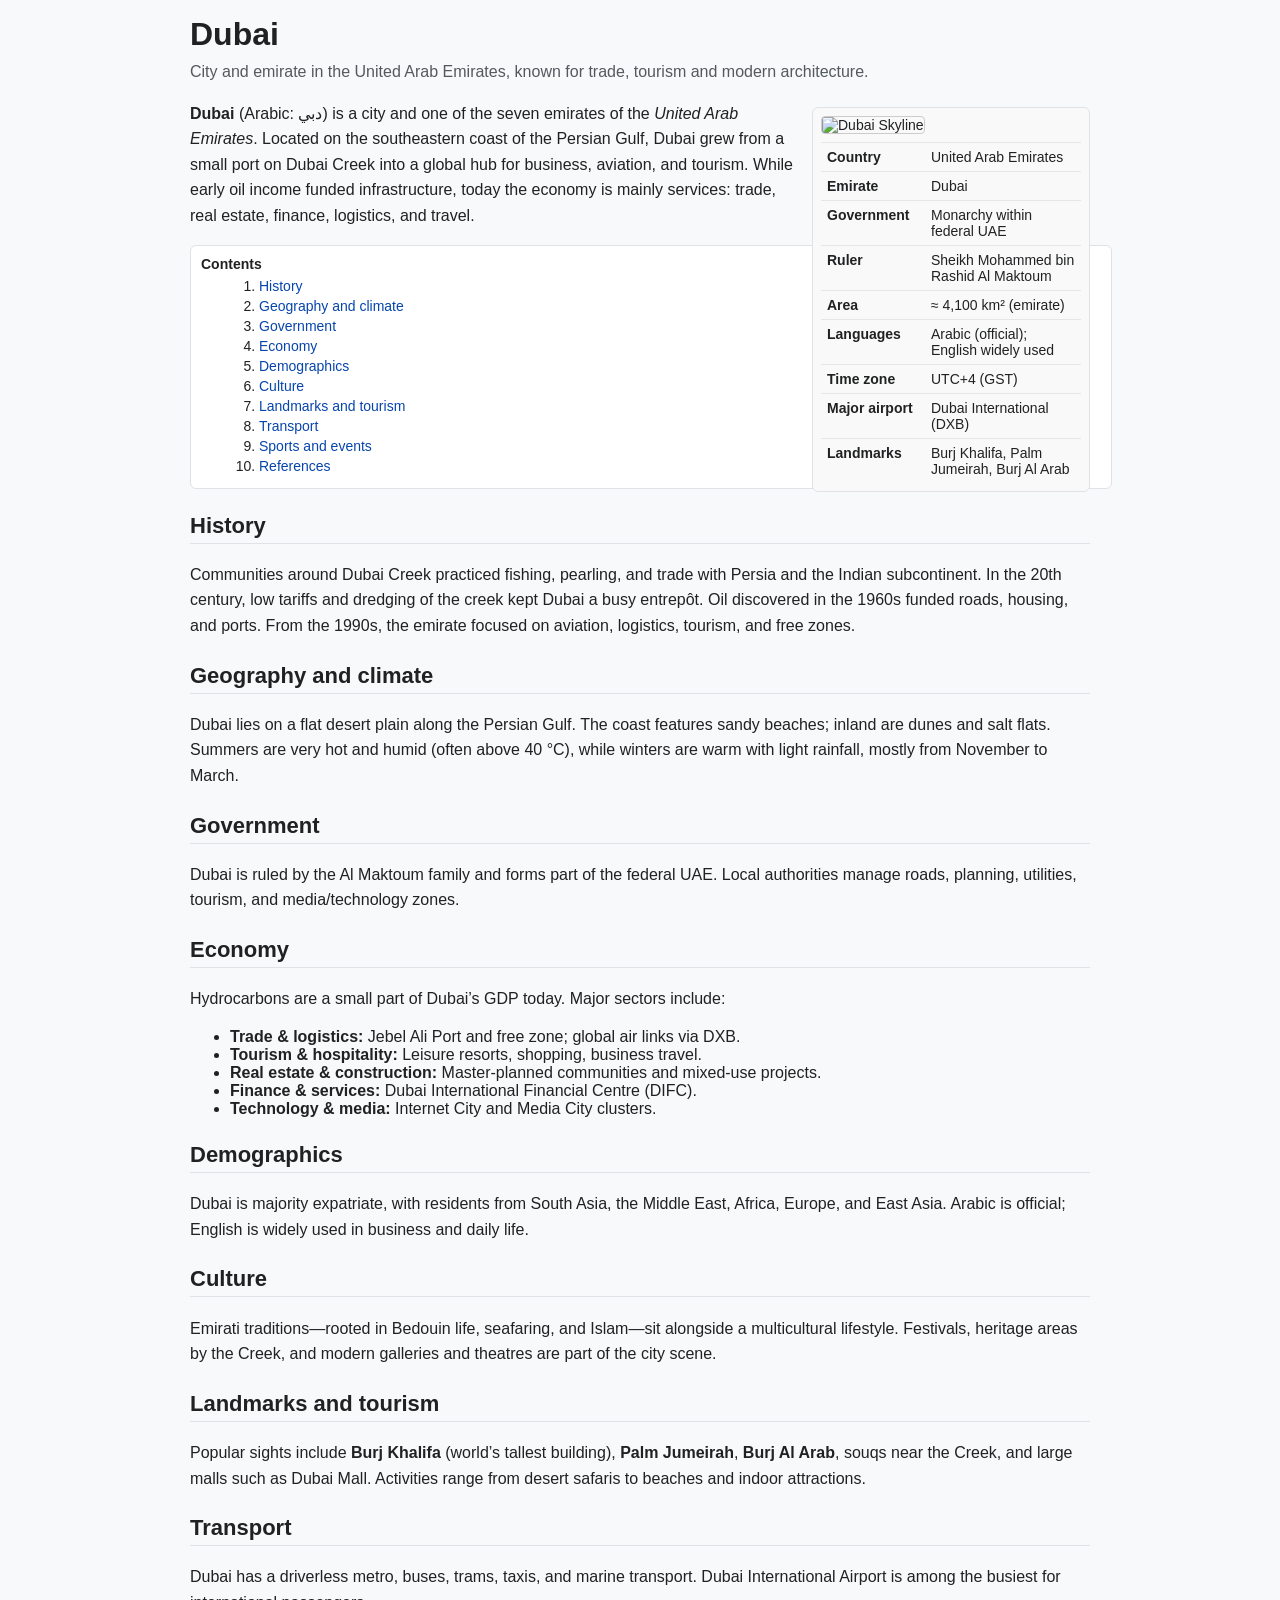
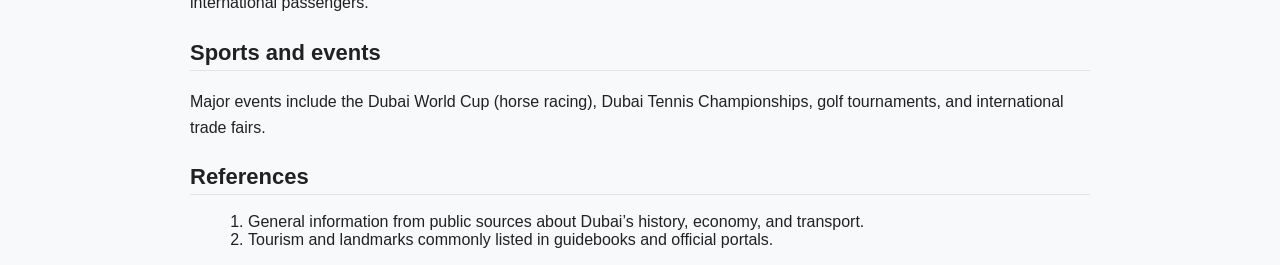
==== Wiki.html @ a6c82d40 "Add files via upload" ====
<!DOCTYPE html>
<html lang="en">
<head>
<meta charset="utf-8">
<meta name="viewport" content="width=device-width, initial-scale=1">
<title>Dubai - Wikipedia</title>


<style>
  body{
    font-family: Arial, Helvetica, sans-serif;
    margin:0;
    background:#f8f9fa;
    color:#202122;
  }
  .pages{max-width:900px; margin:0 auto; padding:16px;}
  a{color:#0645ad; text-decoration:none;}
  a:hover{text-decoration:underline;}

  h1{margin:0 0 6px 0; font-size:32px;}
  h2{border-bottom:1px solid #dfe2e6; padding-bottom:4px; margin-top:24px; font-size:22px;}
  p{line-height:1.6;}

 
  .infobox{
    float:right;              
    width:260px;
    background:#f9f9f9;
    border:1px solid #dfe2e6;
    border-radius:6px;
    padding:8px;
    margin:6px 0 12px 16px;   
    font-size:14px;
  }
  .infobox .img{
    height:150px; background:#e9ecef; border:1px solid #dfe2e6;
    display:flex; align-items:center; justify-content:center; color:#555;
    margin-bottom:8px;
  }
  .infobox table{width:100%; border-collapse:collapse;}
  .infobox th,.infobox td{padding:6px; border-top:1px solid #e6e6e6; text-align:left; vertical-align:top;}
  .infobox th{width:40%; font-weight:bold;}

  .toc{
    background:#fff; border:1px solid #dfe2e6; border-radius:6px;
    padding:10px; font-size:14px; width:100%;
  }
  .toc ol{margin:6px 0 0 18px;}
  .toc li{margin:4px 0;}

  .refs ol{margin:0 0 0 18px;}


  @media (max-width:700px){
    .infobox{float:none; width:auto; margin:8px 0;}
  }
</style>
</head>
<body>
<div class="pages">

  
  <h1>Dubai</h1>
  <p style="color:#54595d; margin-top:0;">City and emirate in the United Arab Emirates, known for trade, tourism and modern architecture.</p>

  
  <aside class="infobox">
    <img src="https://images.pexels.com/photos/2044434/pexels-photo-2044434.jpeg" alt="Dubai Skyline" style="width:100%; border:1px solid #ccc; border-radius:4px; margin-bottom:8px;">
    <table>
      <tr><th>Country</th><td>United Arab Emirates</td></tr>
      <tr><th>Emirate</th><td>Dubai</td></tr>
      <tr><th>Government</th><td>Monarchy within federal UAE</td></tr>
      <tr><th>Ruler</th><td>Sheikh Mohammed bin Rashid Al Maktoum</td></tr>
      <tr><th>Area</th><td>≈ 4,100 km² (emirate)</td></tr>
      <tr><th>Languages</th><td>Arabic (official); English widely used</td></tr>
      <tr><th>Time zone</th><td>UTC+4 (GST)</td></tr>
      <tr><th>Major airport</th><td>Dubai International (DXB)</td></tr>
      <tr><th>Landmarks</th><td>Burj Khalifa, Palm Jumeirah, Burj Al Arab</td></tr>
    </table>
  </aside>

  
  <p><b>Dubai</b> (Arabic: دبي) is a city and one of the seven emirates of the <i>United Arab Emirates</i>. 
  Located on the southeastern coast of the Persian Gulf, Dubai grew from a small port on Dubai Creek into a global hub for business, aviation, and tourism. 
  While early oil income funded infrastructure, today the economy is mainly services: trade, real estate, finance, logistics, and travel.</p>

 
  <nav class="toc">
    <b>Contents</b>
    <ol>
      <li><a href="#history">History</a></li>
      <li><a href="#geography">Geography and climate</a></li>
      <li><a href="#government">Government</a></li>
      <li><a href="#economy">Economy</a></li>
      <li><a href="#demographics">Demographics</a></li>
      <li><a href="#culture">Culture</a></li>
      <li><a href="#tourism">Landmarks and tourism</a></li>
      <li><a href="#transport">Transport</a></li>
      <li><a href="#events">Sports and events</a></li>
      <li><a href="#references">References</a></li>
    </ol>
  </nav>

 
  <h2 id="history">History</h2>
  <p>Communities around Dubai Creek practiced fishing, pearling, and trade with Persia and the Indian subcontinent. 
  In the 20th century, low tariffs and dredging of the creek kept Dubai a busy entrepôt. 
  Oil discovered in the 1960s funded roads, housing, and ports. From the 1990s, the emirate focused on aviation, logistics, tourism, and free zones.</p>

  <h2 id="geography">Geography and climate</h2>
  <p>Dubai lies on a flat desert plain along the Persian Gulf. The coast features sandy beaches; inland are dunes and salt flats. 
  Summers are very hot and humid (often above 40&nbsp;°C), while winters are warm with light rainfall, mostly from November to March.</p>

  <h2 id="government">Government</h2>
  <p>Dubai is ruled by the Al Maktoum family and forms part of the federal UAE. 
  Local authorities manage roads, planning, utilities, tourism, and media/technology zones.</p>

  <h2 id="economy">Economy</h2>
  <p>Hydrocarbons are a small part of Dubai’s GDP today. Major sectors include:</p>
  <ul>
    <li><b>Trade & logistics:</b> Jebel Ali Port and free zone; global air links via DXB.</li>
    <li><b>Tourism & hospitality:</b> Leisure resorts, shopping, business travel.</li>
    <li><b>Real estate & construction:</b> Master-planned communities and mixed-use projects.</li>
    <li><b>Finance & services:</b> Dubai International Financial Centre (DIFC).</li>
    <li><b>Technology & media:</b> Internet City and Media City clusters.</li>
  </ul>

  <h2 id="demographics">Demographics</h2>
  <p>Dubai is majority expatriate, with residents from South Asia, the Middle East, Africa, Europe, and East Asia. 
  Arabic is official; English is widely used in business and daily life.</p>

  <h2 id="culture">Culture</h2>
  <p>Emirati traditions—rooted in Bedouin life, seafaring, and Islam—sit alongside a multicultural lifestyle. 
  Festivals, heritage areas by the Creek, and modern galleries and theatres are part of the city scene.</p>

  <h2 id="tourism">Landmarks and tourism</h2>
  <p>Popular sights include <b>Burj Khalifa</b> (world’s tallest building), <b>Palm Jumeirah</b>, <b>Burj Al Arab</b>, souqs near the Creek, and large malls such as Dubai Mall. 
  Activities range from desert safaris to beaches and indoor attractions.</p>

  <h2 id="transport">Transport</h2>
  <p>Dubai has a driverless metro, buses, trams, taxis, and marine transport. 
  Dubai International Airport is among the busiest for international passengers.</p>

  <h2 id="events">Sports and events</h2>
  <p>Major events include the Dubai World Cup (horse racing), Dubai Tennis Championships, golf tournaments, and international trade fairs.</p>

  <h2 id="references">References</h2>
  <div class="refs">
    <ol>
      <li>General information from public sources about Dubai’s history, economy, and transport.</li>
      <li>Tourism and landmarks commonly listed in guidebooks and official portals.</li>
    </ol>
  </div>

</div>
</body>
</html>
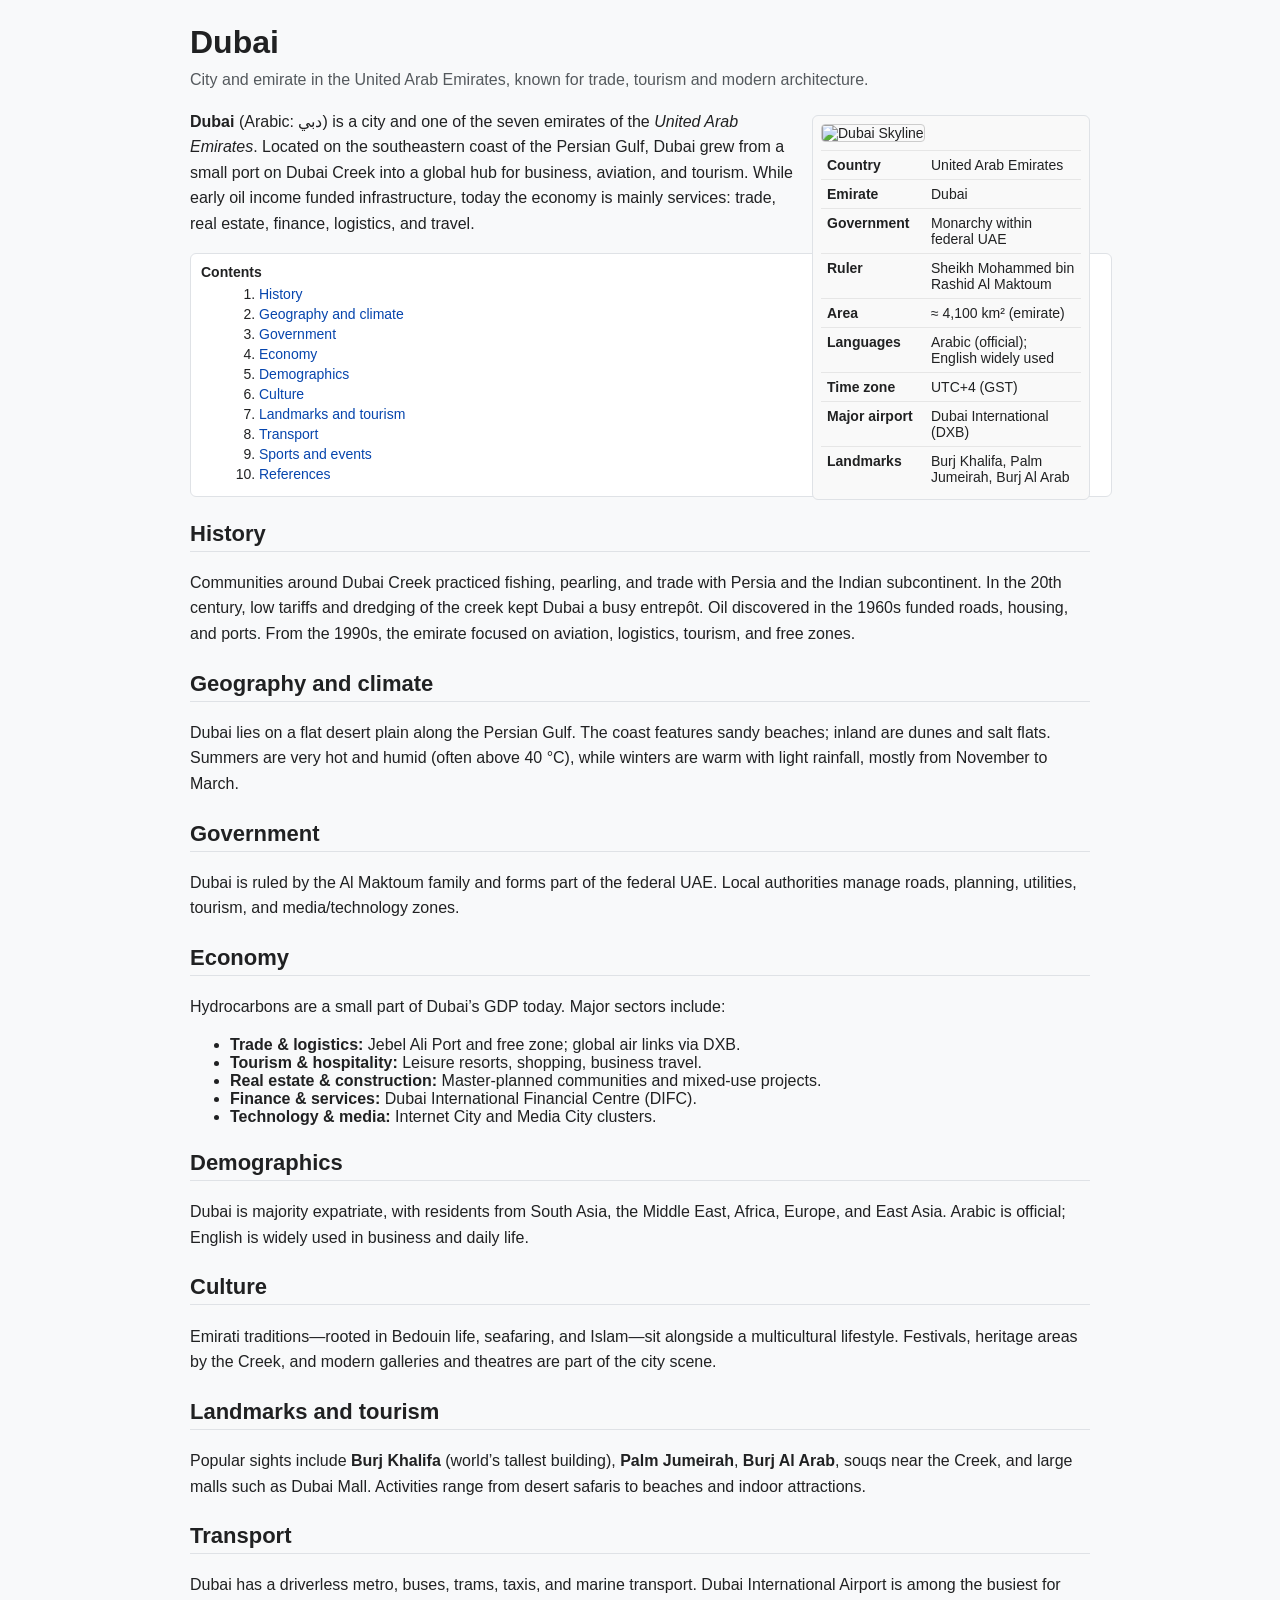
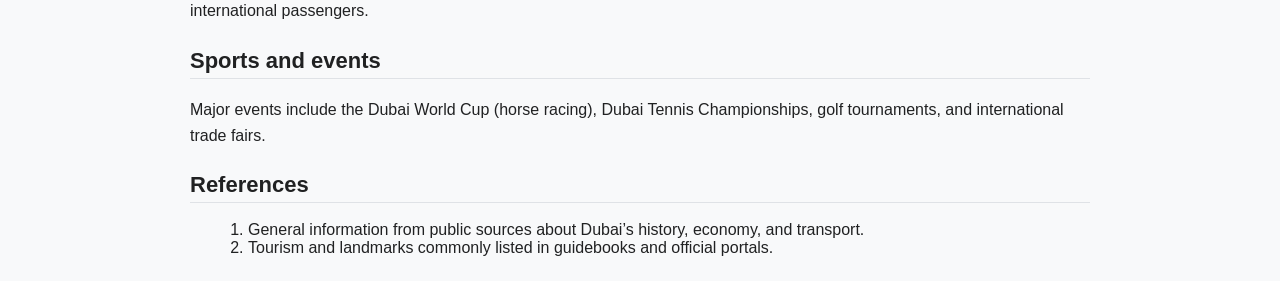
==== commit 0c144fd3: "Update Wiki.html" ====
--- a/Wiki.html
+++ b/Wiki.html
@@ -9,7 +9,6 @@
 <style>
   body{
     font-family: Arial, Helvetica, sans-serif;
-    margin:0;
     background:#f8f9fa;
     color:#202122;
   }
@@ -34,7 +33,7 @@
   }
   .infobox .img{
     height:150px; background:#e9ecef; border:1px solid #dfe2e6;
-    display:flex; align-items:center; justify-content:center; color:#555;
+    display:flex; align-items:center; justify-content:center;
     margin-bottom:8px;
   }
   .infobox table{width:100%; border-collapse:collapse;}
@@ -155,3 +154,4 @@
 </div>
 </body>
 </html>
+
